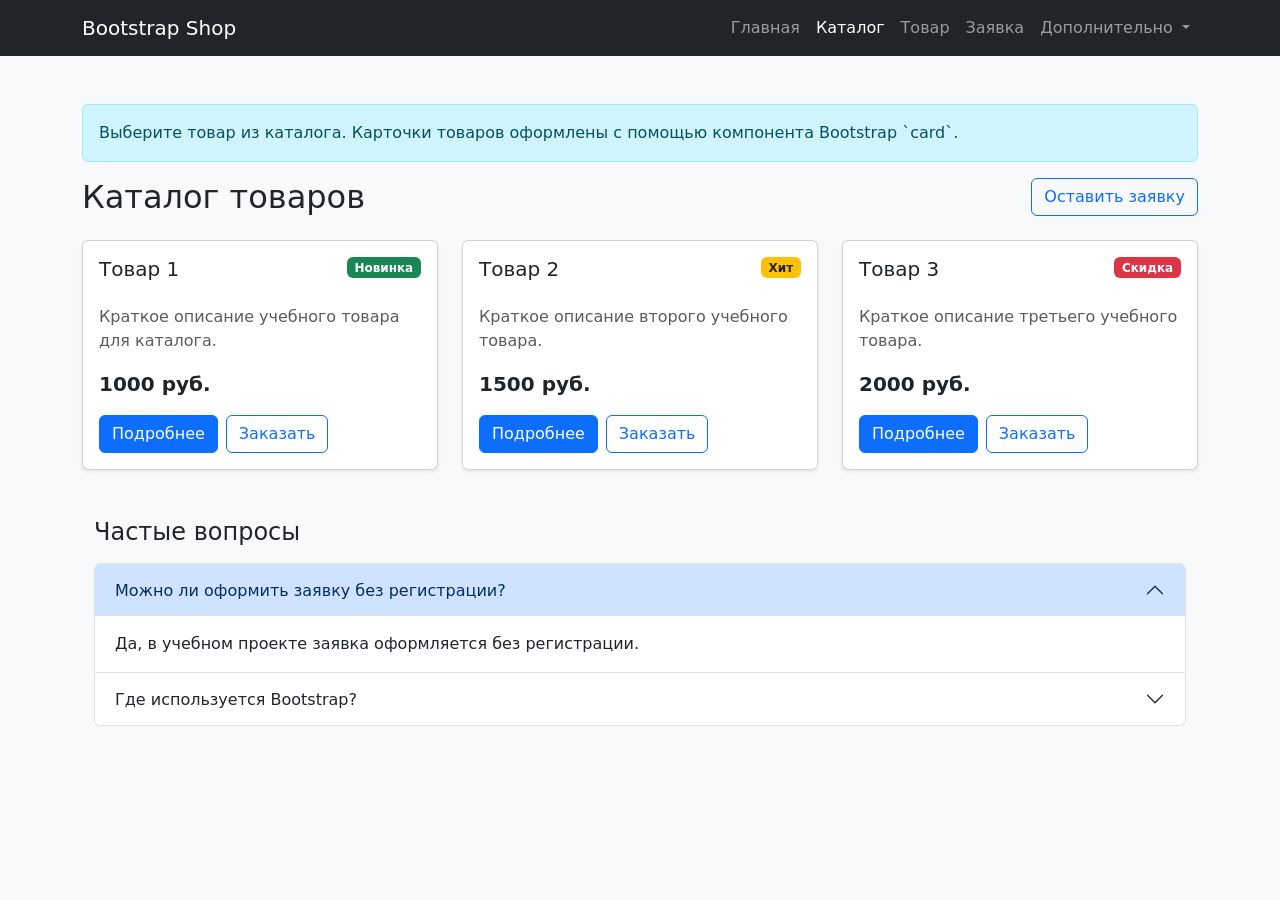
==== catalog.html @ 56da6f85 "feat: add Bootstrap components pages" ====
<!DOCTYPE html>
<html lang="ru">
<head>
  <meta charset="UTF-8">
  <meta name="viewport" content="width=device-width, initial-scale=1.0">
  <title>Каталог — Bootstrap Shop</title>

  <link
    href="https://cdn.jsdelivr.net/npm/bootstrap@5.3.8/dist/css/bootstrap.min.css"
    rel="stylesheet"
  >
  <link rel="stylesheet" href="css/custom.css">
</head>
<body class="bg-light">
  <nav class="navbar navbar-expand-lg navbar-dark bg-dark">
  <div class="container">
    <a class="navbar-brand" href="index.html">Bootstrap Shop</a>

    <button
      class="navbar-toggler"
      type="button"
      data-bs-toggle="collapse"
      data-bs-target="#mainNavbar"
      aria-controls="mainNavbar"
      aria-expanded="false"
      aria-label="Переключить навигацию"
    >
      <span class="navbar-toggler-icon"></span>
    </button>

    <div class="collapse navbar-collapse" id="mainNavbar">
      <ul class="navbar-nav ms-auto">
        <li class="nav-item">
          <a class="nav-link" href="index.html">Главная</a>
        </li>

        <li class="nav-item">
          <a class="nav-link active" aria-current="page" href="catalog.html">Каталог</a>
        </li>

        <li class="nav-item">
          <a class="nav-link" href="product.html">Товар</a>
        </li>

        <li class="nav-item">
          <a class="nav-link" href="order.html">Заявка</a>
        </li>

        <li class="nav-item dropdown">
          <a
            class="nav-link dropdown-toggle"
            href="#"
            role="button"
            data-bs-toggle="dropdown"
            aria-expanded="false"
          >
            Дополнительно
          </a>
          <ul class="dropdown-menu">
            <li><a class="dropdown-item" href="catalog.html">Все товары</a></li>
            <li><a class="dropdown-item" href="order.html">Оформить заявку</a></li>
            <li><a class="dropdown-item" href="index.html#popular">Популярное</a></li>
          </ul>
        </li>
      </ul>
    </div>
  </div>
</nav>


  <main class="container my-5">
    <div class="alert alert-info" role="alert">
      Выберите товар из каталога. Карточки товаров оформлены с помощью компонента Bootstrap `card`.
    </div>

    <div class="d-flex justify-content-between align-items-center mb-4">
      <h1 class="h2 mb-0">Каталог товаров</h1>
      <a class="btn btn-outline-primary" href="order.html">
        Оставить заявку
      </a>
    </div>

    <div class="row g-4">
      <div class="col-12 col-md-6 col-lg-4">
  <div class="card h-100 shadow-sm">
    <div class="card-body d-flex flex-column">
      <div class="d-flex justify-content-between align-items-start mb-3">
        <h2 class="card-title h5">Товар 1</h2>
        <span class="badge bg-success">Новинка</span>
      </div>

      <p class="card-text text-muted">
        Краткое описание учебного товара для каталога.
      </p>

      <p class="fw-bold fs-5 mt-auto">1000 руб.</p>

      <div class="d-flex gap-2">
        <a class="btn btn-primary" href="product.html">Подробнее</a>
        <button
          class="btn btn-outline-primary"
          type="button"
          data-bs-toggle="modal"
          data-bs-target="#orderModal"
        >
          Заказать
        </button>
      </div>
    </div>
  </div>
</div>

<div class="col-12 col-md-6 col-lg-4">
  <div class="card h-100 shadow-sm">
    <div class="card-body d-flex flex-column">
      <div class="d-flex justify-content-between align-items-start mb-3">
        <h2 class="card-title h5">Товар 2</h2>
        <span class="badge bg-warning text-dark">Хит</span>
      </div>

      <p class="card-text text-muted">
        Краткое описание второго учебного товара.
      </p>

      <p class="fw-bold fs-5 mt-auto">1500 руб.</p>

      <div class="d-flex gap-2">
        <a class="btn btn-primary" href="product.html">Подробнее</a>
        <button
          class="btn btn-outline-primary"
          type="button"
          data-bs-toggle="modal"
          data-bs-target="#orderModal"
        >
          Заказать
        </button>
      </div>
    </div>
  </div>
</div>

<div class="col-12 col-md-6 col-lg-4">
  <div class="card h-100 shadow-sm">
    <div class="card-body d-flex flex-column">
      <div class="d-flex justify-content-between align-items-start mb-3">
        <h2 class="card-title h5">Товар 3</h2>
        <span class="badge bg-danger">Скидка</span>
      </div>

      <p class="card-text text-muted">
        Краткое описание третьего учебного товара.
      </p>

      <p class="fw-bold fs-5 mt-auto">2000 руб.</p>

      <div class="d-flex gap-2">
        <a class="btn btn-primary" href="product.html">Подробнее</a>
        <button
          class="btn btn-outline-primary"
          type="button"
          data-bs-toggle="modal"
          data-bs-target="#orderModal"
        >
          Заказать
        </button>
      </div>
    </div>
  </div>
</div>
<div
  class="modal fade"
  id="orderModal"
  tabindex="-1"
  aria-labelledby="orderModalLabel"
  aria-hidden="true"
>
  <div class="modal-dialog">
    <div class="modal-content">
      <div class="modal-header">
        <h2 class="modal-title h5" id="orderModalLabel">
          Быстрая заявка
        </h2>
        <button
          type="button"
          class="btn-close"
          data-bs-dismiss="modal"
          aria-label="Закрыть"
        ></button>
      </div>

      <div class="modal-body">
        <p class="text-muted">
          Оставьте контактные данные, и менеджер свяжется с вами.
        </p>

        <form>
          <div class="mb-3">
            <label for="modal-name" class="form-label">Имя</label>
            <input id="modal-name" type="text" class="form-control" required>
          </div>

          <div class="mb-3">
            <label for="modal-phone" class="form-label">Телефон</label>
            <input id="modal-phone" type="tel" class="form-control" required>
          </div>

          <div class="form-check mb-3">
            <input id="modal-agree" class="form-check-input" type="checkbox" required>
            <label class="form-check-label" for="modal-agree">
              Согласен на обработку данных
            </label>
          </div>
        </form>
      </div>

      <div class="modal-footer">
        <button type="button" class="btn btn-secondary" data-bs-dismiss="modal">
          Закрыть
        </button>
        <button type="button" class="btn btn-primary">
          Отправить
        </button>
      </div>
    </div>
  </div>
</div>


    </div>

    <section class="container my-5">
  <h2 class="h4 mb-3">Частые вопросы</h2>

  <div class="accordion" id="faqAccordion">
    <div class="accordion-item">
      <h3 class="accordion-header">
        <button
          class="accordion-button"
          type="button"
          data-bs-toggle="collapse"
          data-bs-target="#faqOne"
          aria-expanded="true"
          aria-controls="faqOne"
        >
          Можно ли оформить заявку без регистрации?
        </button>
      </h3>
      <div
        id="faqOne"
        class="accordion-collapse collapse show"
        data-bs-parent="#faqAccordion"
      >
        <div class="accordion-body">
          Да, в учебном проекте заявка оформляется без регистрации.
        </div>
      </div>
    </div>

    <div class="accordion-item">
      <h3 class="accordion-header">
        <button
          class="accordion-button collapsed"
          type="button"
          data-bs-toggle="collapse"
          data-bs-target="#faqTwo"
          aria-expanded="false"
          aria-controls="faqTwo"
        >
          Где используется Bootstrap?
        </button>
      </h3>
      <div
        id="faqTwo"
        class="accordion-collapse collapse"
        data-bs-parent="#faqAccordion"
      >
        <div class="accordion-body">
          Bootstrap используется для сетки, карточек, форм, навигации, сообщений и модальных окон.
        </div>
      </div>
    </div>
  </div>
</section>

  </main>

  <script
    src="https://cdn.jsdelivr.net/npm/bootstrap@5.3.8/dist/js/bootstrap.bundle.min.js">
  </script>
</body>
</html>
---- css/custom.css ----
body {
  min-height: 100vh;
}

.placeholder-box {
  min-height: 240px;
}

.placeholder-image {
  min-height: 320px;
}

.card-img-top {
  height: 180px;
  object-fit: cover;
}
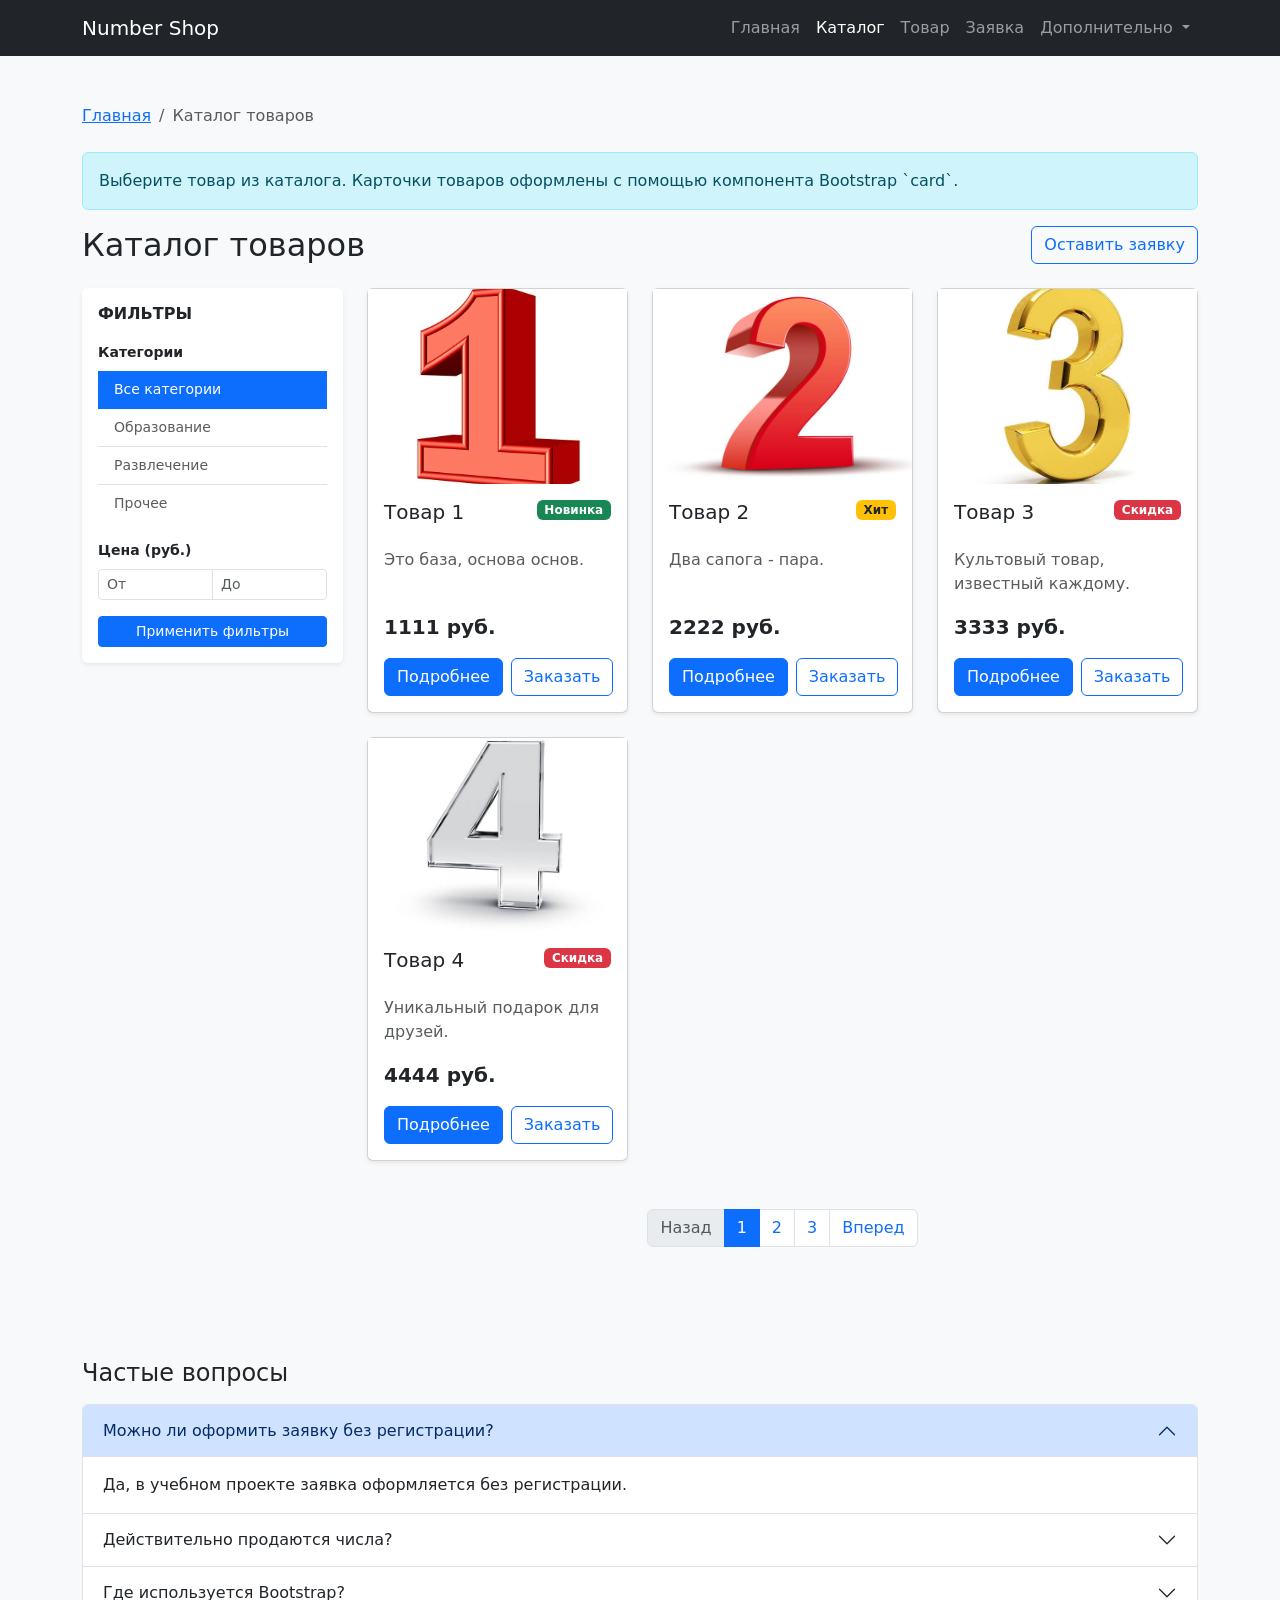
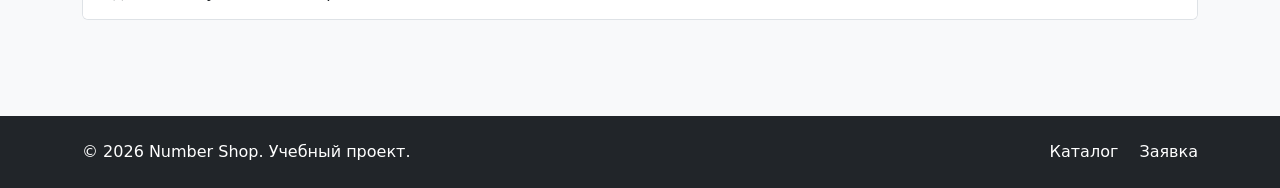
==== commit 24ec90cb: "fix: prepare Bootstrap project for submission" ====
--- a/catalog.html
+++ b/catalog.html
@@ -3,10 +3,10 @@
 <head>
   <meta charset="UTF-8">
   <meta name="viewport" content="width=device-width, initial-scale=1.0">
-  <title>Каталог — Bootstrap Shop</title>
+  <title>Каталог — Number Shop</title>
 
   <link
-    href="https://cdn.jsdelivr.net/npm/bootstrap@5.3.8/dist/css/bootstrap.min.css"
+    href="vendor/bootstrap/css/bootstrap.min.css"
     rel="stylesheet"
   >
   <link rel="stylesheet" href="css/custom.css">
@@ -14,7 +14,7 @@
 <body class="bg-light">
   <nav class="navbar navbar-expand-lg navbar-dark bg-dark">
   <div class="container">
-    <a class="navbar-brand" href="index.html">Bootstrap Shop</a>
+    <a class="navbar-brand" href="index.html">Number Shop</a>
 
     <button
       class="navbar-toggler"
@@ -69,9 +69,19 @@
 
 
   <main class="container my-5">
+    
+    <nav aria-label="breadcrumb" class="mb-4">
+    <ol class="breadcrumb">
+      <li class="breadcrumb-item"><a href="index.html">Главная</a></li>
+      <li class="breadcrumb-item active" aria-current="page">Каталог товаров</li>
+    </ol>
+  </nav>
+
     <div class="alert alert-info" role="alert">
       Выберите товар из каталога. Карточки товаров оформлены с помощью компонента Bootstrap `card`.
     </div>
+
+    
 
     <div class="d-flex justify-content-between align-items-center mb-4">
       <h1 class="h2 mb-0">Каталог товаров</h1>
@@ -81,8 +91,38 @@
     </div>
 
     <div class="row g-4">
+      <div class="col-12 col-lg-3">
+        <div class="card shadow-sm p-3 border-0">
+          <h2 class="h6 fw-bold text-uppercase mb-3">Фильтры</h2>
+          
+          <div class="mb-3">
+            <label class="form-label fw-semibold small">Категории</label>
+            <div class="list-group list-group-flush small">
+              <a href="#" class="list-group-item list-group-item-action active">Все категории</a>
+              <a href="#" class="list-group-item list-group-item-action">Образование</a>
+              <a href="#" class="list-group-item list-group-item-action">Развлечение</a>
+              <a href="#" class="list-group-item list-group-item-action">Прочее</a>
+            </div>
+          </div>
+
+          <div class="mb-3">
+            <label class="form-label fw-semibold small">Цена (руб.)</label>
+            <div class="input-group input-group-sm">
+              <input type="number" class="form-control" placeholder="От" min="0">
+              <input type="number" class="form-control" placeholder="До" max="100000">
+            </div>
+          </div>
+
+          <button class="btn btn-primary btn-sm w-100">Применить фильтры</button>
+        </div>
+      </div>
+      <div class="col-12 col-lg-9">
+    <div class="row g-4">
       <div class="col-12 col-md-6 col-lg-4">
   <div class="card h-100 shadow-sm">
+    <div class="ratio ratio-4x3">
+                <img src="images/item1.webp" class="w-100 h-100" style="object-fit: cover;" alt="Товар 2">
+              </div>
     <div class="card-body d-flex flex-column">
       <div class="d-flex justify-content-between align-items-start mb-3">
         <h2 class="card-title h5">Товар 1</h2>
@@ -90,10 +130,10 @@
       </div>
 
       <p class="card-text text-muted">
-        Краткое описание учебного товара для каталога.
+        Это база, основа основ.
       </p>
 
-      <p class="fw-bold fs-5 mt-auto">1000 руб.</p>
+      <p class="fw-bold fs-5 mt-auto">1111 руб.</p>
 
       <div class="d-flex gap-2">
         <a class="btn btn-primary" href="product.html">Подробнее</a>
@@ -112,6 +152,9 @@
 
 <div class="col-12 col-md-6 col-lg-4">
   <div class="card h-100 shadow-sm">
+    <div class="ratio ratio-4x3">
+                <img src="images/item2.webp" class="w-100 h-100" style="object-fit: cover;" alt="Товар 2">
+              </div>
     <div class="card-body d-flex flex-column">
       <div class="d-flex justify-content-between align-items-start mb-3">
         <h2 class="card-title h5">Товар 2</h2>
@@ -119,10 +162,10 @@
       </div>
 
       <p class="card-text text-muted">
-        Краткое описание второго учебного товара.
+        Два сапога - пара.
       </p>
 
-      <p class="fw-bold fs-5 mt-auto">1500 руб.</p>
+      <p class="fw-bold fs-5 mt-auto">2222 руб.</p>
 
       <div class="d-flex gap-2">
         <a class="btn btn-primary" href="product.html">Подробнее</a>
@@ -141,6 +184,9 @@
 
 <div class="col-12 col-md-6 col-lg-4">
   <div class="card h-100 shadow-sm">
+    <div class="ratio ratio-4x3">
+                <img src="images/item3.webp" class="w-100 h-100" style="object-fit: cover;" alt="Товар 2">
+              </div>
     <div class="card-body d-flex flex-column">
       <div class="d-flex justify-content-between align-items-start mb-3">
         <h2 class="card-title h5">Товар 3</h2>
@@ -148,10 +194,10 @@
       </div>
 
       <p class="card-text text-muted">
-        Краткое описание третьего учебного товара.
+        Культовый товар, известный каждому.
       </p>
 
-      <p class="fw-bold fs-5 mt-auto">2000 руб.</p>
+      <p class="fw-bold fs-5 mt-auto">3333 руб.</p>
 
       <div class="d-flex gap-2">
         <a class="btn btn-primary" href="product.html">Подробнее</a>
@@ -166,6 +212,55 @@
       </div>
     </div>
   </div>
+</div>
+
+<div class="col-12 col-md-6 col-lg-4">
+  <div class="card h-100 shadow-sm">
+    <div class="ratio ratio-4x3">
+                <img src="images/item4.webp" class="w-100 h-100" style="object-fit: cover;" alt="Товар 2">
+              </div>
+    <div class="card-body d-flex flex-column">
+      <div class="d-flex justify-content-between align-items-start mb-3">
+        <h2 class="card-title h5">Товар 4</h2>
+        <span class="badge bg-danger">Скидка</span>
+      </div>
+
+      <p class="card-text text-muted">
+        Уникальный подарок для друзей.
+      </p>
+
+      <p class="fw-bold fs-5 mt-auto">4444 руб.</p>
+
+      <div class="d-flex gap-2">
+        <a class="btn btn-primary" href="product.html">Подробнее</a>
+        <button
+          class="btn btn-outline-primary"
+          type="button"
+          data-bs-toggle="modal"
+          data-bs-target="#orderModal"
+        >
+          Заказать
+        </button>
+      </div>
+    </div>
+  </div>
+</div>
+
+<nav aria-label="Навигация по каталогу" class="my-5">
+  <ul class="pagination justify-content-center">
+    <li class="page-item disabled">
+      <a class="page-link" href="#" tabindex="-1" aria-disabled="true">Назад</a>
+    </li>
+    <li class="page-item active" aria-current="page">
+      <a class="page-link" href="#">1</a>
+    </li>
+    <li class="page-item"><a class="page-link" href="#">2</a></li>
+    <li class="page-item"><a class="page-link" href="#">3</a></li>
+    <li class="page-item">
+      <a class="page-link" href="#">Вперед</a>
+    </li>
+  </ul>
+</nav>
 </div>
 <div
   class="modal fade"
@@ -224,9 +319,11 @@
     </div>
   </div>
 </div>
-
-
-    </div>
+</div>
+
+
+
+
 
     <section class="container my-5">
   <h2 class="h4 mb-3">Частые вопросы</h2>
@@ -266,7 +363,7 @@
           aria-expanded="false"
           aria-controls="faqTwo"
         >
-          Где используется Bootstrap?
+          Действительно продаются числа?
         </button>
       </h3>
       <div
@@ -275,17 +372,62 @@
         data-bs-parent="#faqAccordion"
       >
         <div class="accordion-body">
-          Bootstrap используется для сетки, карточек, форм, навигации, сообщений и модальных окон.
+          Да, у нас действительно продаются действительные числа.
         </div>
       </div>
     </div>
+
+    <div class="accordion-item">
+      <h3 class="accordion-header">
+        <button
+          class="accordion-button collapsed"
+          type="button"
+          data-bs-toggle="collapse"
+          data-bs-target="#faqThree"
+          aria-expanded="false"
+          aria-controls="faqThree"
+        >
+          Где используется Bootstrap?
+        </button>
+      </h3>
+      <div
+        id="faqThree"
+        class="accordion-collapse collapse"
+        data-bs-parent="#faqAccordion"
+      >
+        <div class="accordion-body">
+          Bootstrap используется для сетки, карточек, форм, навигации, сообщений, карусели, картинок, фильтров и модальных окон.
+        </div>
+      </div>
+    </div>
   </div>
 </section>
 
   </main>
 
+<footer class="bg-dark text-white py-4 mt-5">
+  <div class="container">
+    <div class="row align-items-center g-3">
+      <div class="col-12 col-md-6">
+        <p class="mb-0">
+          &copy; 2026 Number Shop. Учебный проект.
+        </p>
+      </div>
+
+      <div class="col-12 col-md-6 text-md-end">
+        <a class="text-white text-decoration-none me-3" href="catalog.html">
+          Каталог
+        </a>
+        <a class="text-white text-decoration-none" href="order.html">
+          Заявка
+        </a>
+      </div>
+    </div>
+  </div>
+</footer>
+
   <script
-    src="https://cdn.jsdelivr.net/npm/bootstrap@5.3.8/dist/js/bootstrap.bundle.min.js">
+    src="vendor/bootstrap/js/bootstrap.bundle.min.js">
   </script>
 </body>
 </html>
--- a/css/custom.css
+++ b/css/custom.css
@@ -14,3 +14,18 @@
   height: 180px;
   object-fit: cover;
 }
+
+.carousel-item {
+  min-height: 380px;
+}
+
+.carousel-item.active,
+.carousel-item-next,
+.carousel-item-prev {
+  display: flex !important;
+  align-items: center;
+}
+
+.carousel-item .container {
+  width: 100%;
+}
